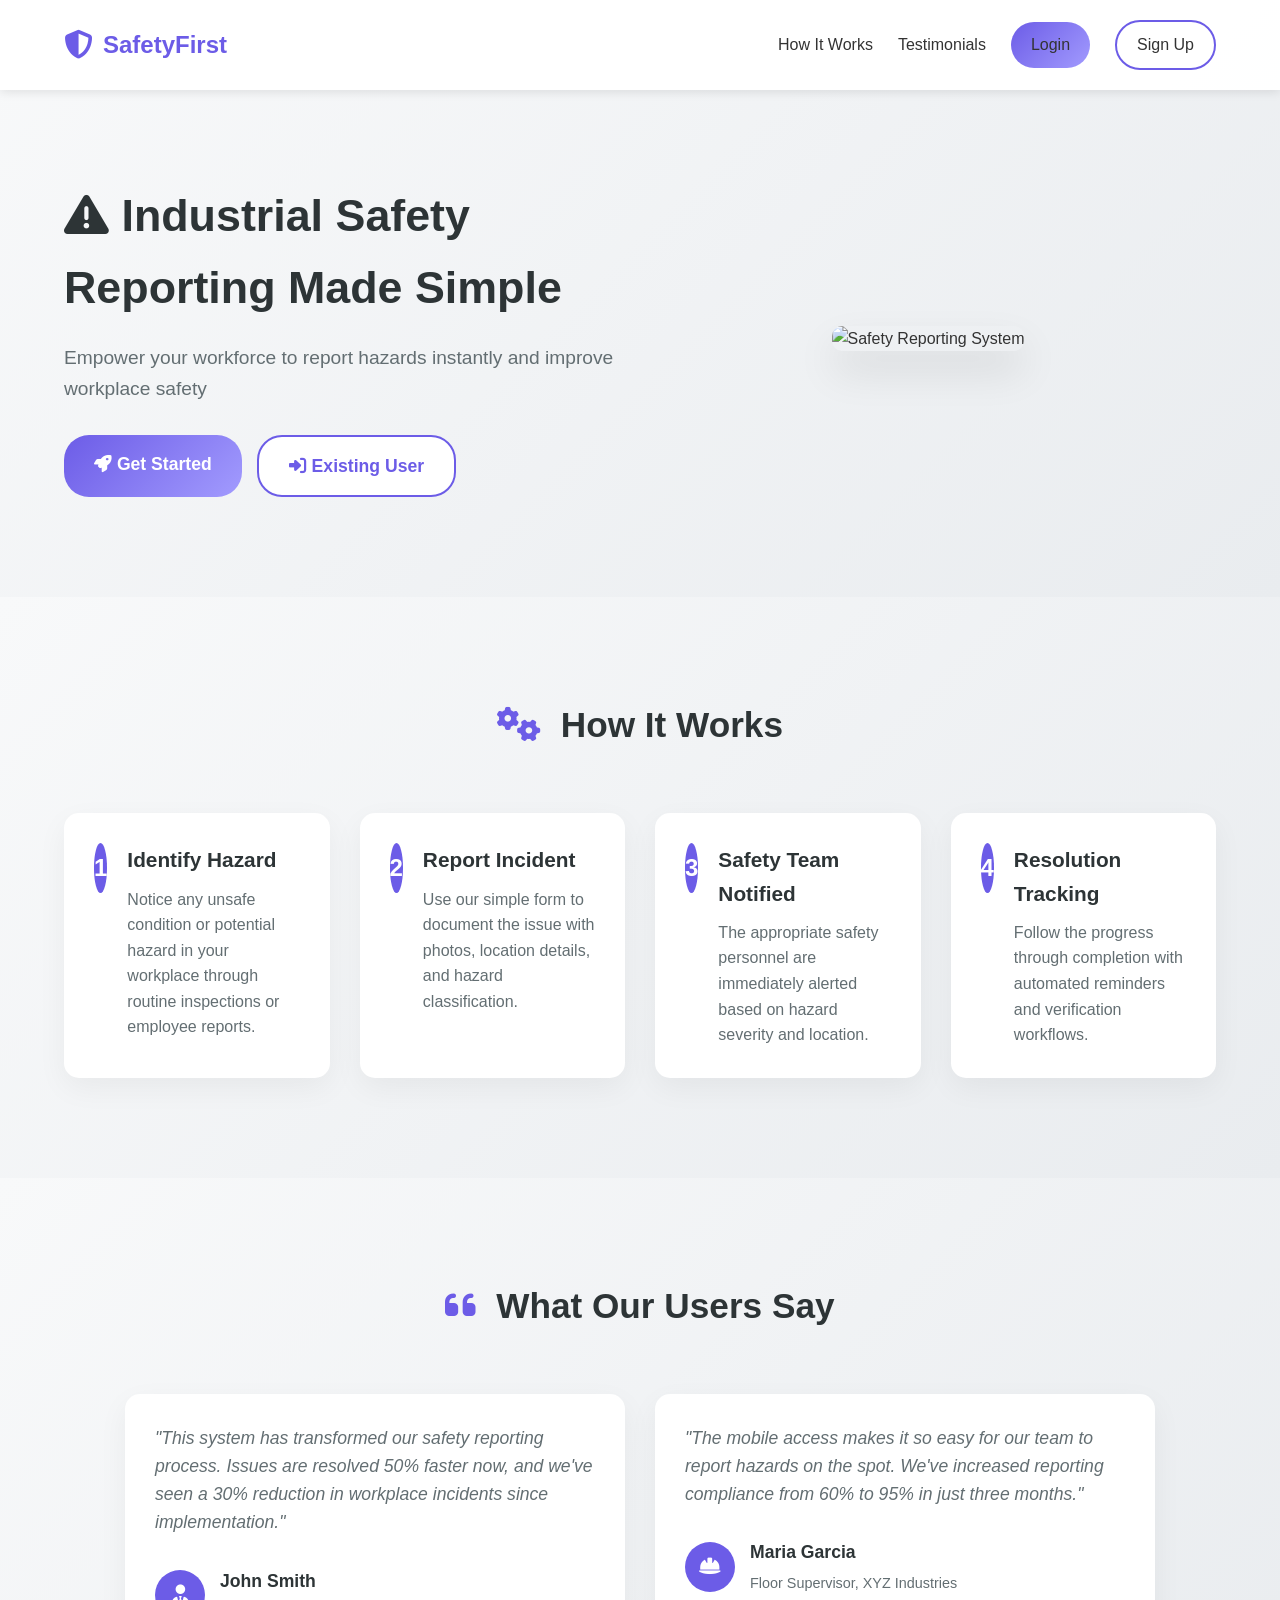
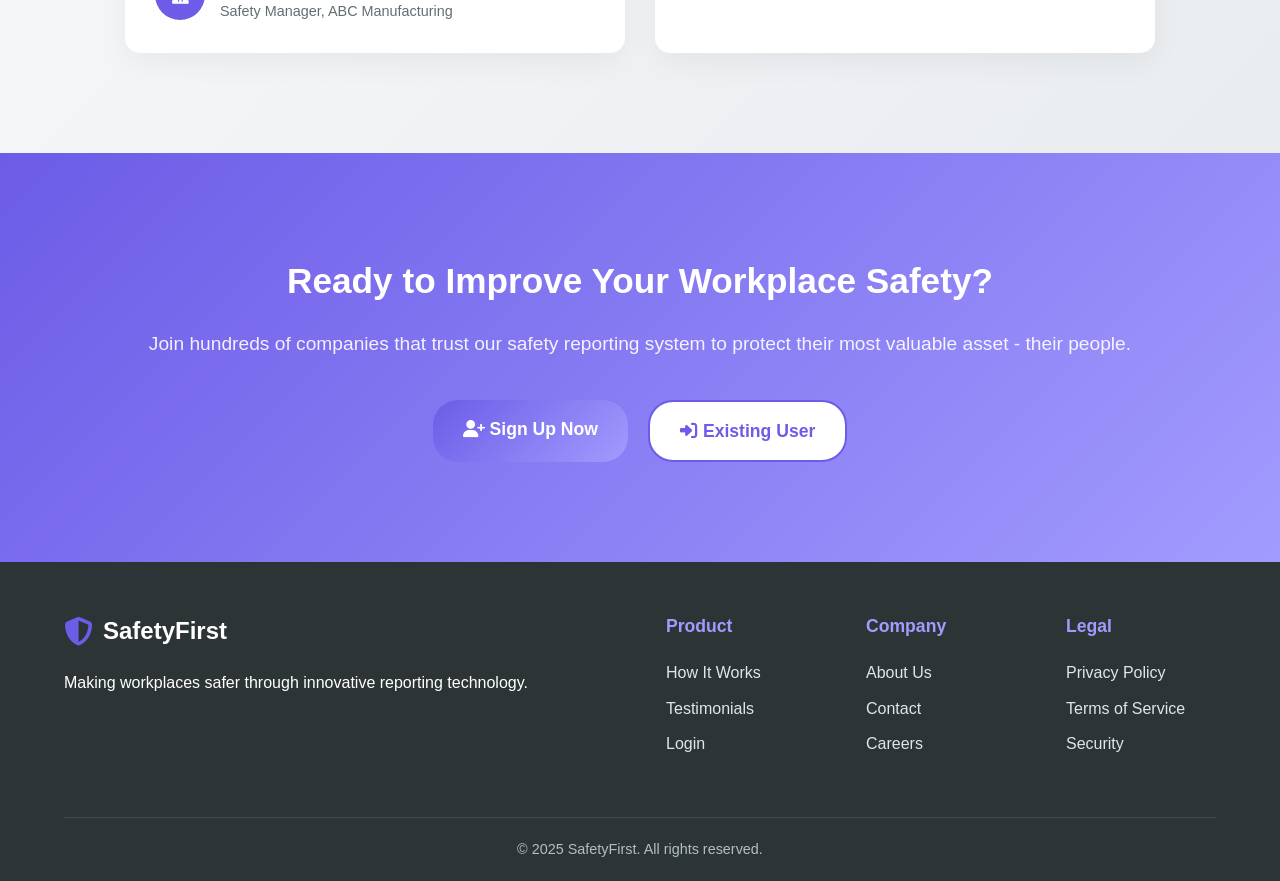
==== Reporting System/landingpage.html @ 5dc952b7 "feat: add responsive landing page for SafetyFirst with hero section, how-it-works, testimonials, and" ====
<!DOCTYPE html>
<html lang="en">
<head>
    <meta charset="UTF-8">
    <meta name="viewport" content="width=device-width, initial-scale=1.0">
    <title>SafetyFirst - Industrial Safety Reporting System</title>
    <link rel="stylesheet" href="https://cdnjs.cloudflare.com/ajax/libs/font-awesome/6.4.0/css/all.min.css">
    <style>
        * {
            margin: 0;
            padding: 0;
            box-sizing: border-box;
        }

        body {
            font-family: 'Segoe UI', Tahoma, Geneva, Verdana, sans-serif;
            background: linear-gradient(135deg, #667eea 0%, #764ba2 100%);
            min-height: 100vh;
            color: #333;
            line-height: 1.6;
        }

        /* Landing Page Styles */
        .landing-container {
            max-width: 100%;
            overflow-x: hidden;
        }

        .landing-nav {
            display: flex;
            justify-content: space-between;
            align-items: center;
            padding: 20px 5%;
            background: rgba(255, 255, 255, 0.95);
            box-shadow: 0 2px 10px rgba(0, 0, 0, 0.1);
            position: fixed;
            width: 100%;
            top: 0;
            z-index: 1000;
        }

        .logo {
            display: flex;
            align-items: center;
            font-size: 1.5rem;
            font-weight: bold;
            color: #6c5ce7;
            text-decoration: none;
        }

        .logo i {
            margin-right: 10px;
            font-size: 1.8rem;
        }

        .nav-links {
            display: flex;
            align-items: center;
            gap: 25px;
        }

        .nav-links a {
            text-decoration: none;
            color: #333;
            font-weight: 500;
            transition: color 0.3s;
        }

        .nav-links a:hover {
            color: #6c5ce7;
        }

        .btn {
            padding: 10px 20px;
            border-radius: 25px;
            text-decoration: none;
            transition: all 0.3s;
            font-weight: 600;
        }

        .btn-primary {
            background: linear-gradient(135deg, #6c5ce7, #a29bfe);
            color: white;
        }

        .btn-primary:hover {
            transform: translateY(-2px);
            box-shadow: 0 5px 15px rgba(108, 92, 231, 0.3);
        }

        .btn-secondary {
            background: white;
            color: #6c5ce7;
            border: 2px solid #6c5ce7;
        }

        .btn-secondary:hover {
            background: #f8f9fa;
            transform: translateY(-2px);
        }

        .hero {
            display: flex;
            align-items: center;
            justify-content: space-between;
            padding: 180px 5% 100px;
            background: linear-gradient(135deg, #f8f9fa 0%, #e9ecef 100%);
        }

        .hero-content {
            flex: 1;
            max-width: 600px;
        }

        .hero-content h1 {
            font-size: 2.8rem;
            margin-bottom: 20px;
            color: #2d3436;
        }

        .hero-content p {
            font-size: 1.2rem;
            color: #636e72;
            margin-bottom: 30px;
        }

        .hero-image {
            flex: 1;
            text-align: center;
        }

        .hero-image img {
            max-width: 100%;
            border-radius: 10px;
            box-shadow: 0 20px 40px rgba(0, 0, 0, 0.1);
        }

        .hero-buttons {
            display: flex;
            gap: 15px;
        }

        .btn-large {
            padding: 15px 30px !important;
            font-size: 1.1rem !important;
        }

        .how-it-works {
            padding: 100px 5%;
            background: linear-gradient(135deg, #f8f9fa 0%, #e9ecef 100%);
            text-align: center;
        }

        .section-title {
            font-size: 2.2rem;
            margin-bottom: 60px;
            color: #2d3436;
        }

        .section-title i {
            margin-right: 10px;
            color: #6c5ce7;
        }

        .steps {
            display: flex;
            flex-wrap: wrap;
            justify-content: center;
            gap: 30px;
            max-width: 1200px;
            margin: 0 auto;
        }

        .step {
            flex: 1;
            min-width: 250px;
            max-width: 300px;
            display: flex;
            align-items: flex-start;
            gap: 20px;
            text-align: left;
            background: white;
            padding: 30px;
            border-radius: 15px;
            box-shadow: 0 10px 30px rgba(0, 0, 0, 0.05);
        }

        .step-number {
            width: 50px;
            height: 50px;
            background: #6c5ce7;
            color: white;
            border-radius: 50%;
            display: flex;
            align-items: center;
            justify-content: center;
            font-size: 1.5rem;
            font-weight: bold;
        }

        .step-content h3 {
            font-size: 1.3rem;
            margin-bottom: 10px;
            color: #2d3436;
        }

        .step-content p {
            color: #636e72;
            line-height: 1.6;
        }

        .testimonials {
            padding: 100px 5%;
            background: linear-gradient(135deg, #f8f9fa 0%, #e9ecef 100%);
            text-align: center;
        }

        .testimonial-cards {
            display: flex;
            flex-wrap: wrap;
            justify-content: center;
            gap: 30px;
            max-width: 1200px;
            margin: 0 auto;
        }

        .testimonial-card {
            flex: 1;
            min-width: 300px;
            max-width: 500px;
            background: white;
            padding: 30px;
            border-radius: 15px;
            box-shadow: 0 10px 30px rgba(0, 0, 0, 0.05);
            text-align: left;
        }

        .testimonial-content {
            margin-bottom: 30px;
            font-size: 1.1rem;
            color: #636e72;
            font-style: italic;
            line-height: 1.6;
        }

        .testimonial-author {
            display: flex;
            align-items: center;
            gap: 15px;
        }

        .author-avatar {
            width: 50px;
            height: 50px;
            background: #6c5ce7;
            color: white;
            border-radius: 50%;
            display: flex;
            align-items: center;
            justify-content: center;
            font-size: 1.2rem;
        }

        .author-info h4 {
            font-size: 1.1rem;
            color: #2d3436;
            margin-bottom: 5px;
        }

        .author-info p {
            font-size: 0.9rem;
            color: #636e72;
        }

        .cta-section {
            padding: 100px 5%;
            background: linear-gradient(135deg, #6c5ce7 0%, #a29bfe 100%);
            text-align: center;
            color: white;
        }

        .cta-content h2 {
            font-size: 2.2rem;
            margin-bottom: 20px;
        }

        .cta-content p {
            font-size: 1.2rem;
            margin-bottom: 40px;
            opacity: 0.9;
        }

        .cta-buttons {
            display: flex;
            justify-content: center;
            gap: 20px;
        }

        .landing-footer {
            background: #2d3436;
            color: white;
            padding: 50px 5% 20px;
        }

        .footer-content {
            display: flex;
            flex-wrap: wrap;
            justify-content: space-between;
            max-width: 1200px;
            margin: 0 auto;
            padding-bottom: 50px;
        }

        .footer-logo {
            display: flex;
            align-items: center;
            font-size: 1.5rem;
            font-weight: bold;
            margin-bottom: 20px;
        }

        .footer-logo i {
            margin-right: 10px;
            font-size: 1.8rem;
            color: #6c5ce7;
        }

        .footer-links {
            display: flex;
            flex-wrap: wrap;
            gap: 50px;
        }

        .link-group {
            min-width: 150px;
        }

        .link-group h4 {
            font-size: 1.1rem;
            margin-bottom: 20px;
            color: #a29bfe;
        }

        .link-group a {
            display: block;
            color: #dfe6e9;
            text-decoration: none;
            margin-bottom: 10px;
            transition: color 0.3s;
        }

        .link-group a:hover {
            color: #6c5ce7;
        }

        .footer-copyright {
            text-align: center;
            padding-top: 20px;
            border-top: 1px solid rgba(255, 255, 255, 0.1);
            color: #b2bec3;
            font-size: 0.9rem;
        }

        /* Animation */
        @keyframes fadeInUp {
            from {
                opacity: 0;
                transform: translateY(30px);
            }
            to {
                opacity: 1;
                transform: translateY(0);
            }
        }

        .fade-in {
            animation: fadeInUp 1s ease;
        }

        /* Responsive Design */
        @media (max-width: 768px) {
            .hero {
                flex-direction: column;
                padding: 120px 5% 60px;
            }
            
            .hero-content {
                margin-bottom: 50px;
                text-align: center;
            }
            
            .hero-buttons {
                justify-content: center;
            }
            
            .nav-links {
                display: none;
            }
            
            .steps, .cta-buttons {
                flex-direction: column;
            }
            
            .step {
                max-width: 100%;
            }
        }
    </style>
</head>
<body>
    <!-- Landing Page -->
    <div class="landing-container">
        <nav class="landing-nav">
            <a href="#" class="logo">
                <i class="fas fa-shield-alt"></i>
                <span>SafetyFirst</span>
            </a>
            <div class="nav-links">
                <a href="#how-it-works">How It Works</a>
                <a href="#testimonials">Testimonials</a>
                <a href="login.html" class="btn btn-primary">Login</a>
                <a href="signup.html" class="btn btn-secondary">Sign Up</a>
            </div>
        </nav>

        <header class="hero">
            <div class="hero-content">
                <h1 class="fade-in"><i class="fas fa-exclamation-triangle"></i> Industrial Safety Reporting Made Simple</h1>
                <p class="fade-in">Empower your workforce to report hazards instantly and improve workplace safety</p>
                <div class="hero-buttons fade-in">
                    <a href="signup.html" class="btn btn-primary btn-large"><i class="fas fa-rocket"></i> Get Started</a>
                    <a href="login.html" class="btn btn-secondary btn-large"><i class="fas fa-sign-in-alt"></i> Existing User</a>
                </div>
            </div>
            <div class="hero-image fade-in">
                <img src="https://images.unsplash.com/photo-1581093196270-1a1b6af15dbd?ixlib=rb-4.0.3&ixid=M3wxMjA3fDB8MHxwaG90by1wYWdlfHx8fGVufDB8fHx8fA%3D%3D&auto=format&fit=crop&w=1470&q=80" alt="Safety Reporting System">
            </div>
        </header>

        <section id="how-it-works" class="how-it-works">
            <h2 class="section-title"><i class="fas fa-cogs"></i> How It Works</h2>
            <div class="steps">
                <div class="step fade-in">
                    <div class="step-number">1</div>
                    <div class="step-content">
                        <h3>Identify Hazard</h3>
                        <p>Notice any unsafe condition or potential hazard in your workplace through routine inspections or employee reports.</p>
                    </div>
                </div>
                <div class="step fade-in">
                    <div class="step-number">2</div>
                    <div class="step-content">
                        <h3>Report Incident</h3>
                        <p>Use our simple form to document the issue with photos, location details, and hazard classification.</p>
                    </div>
                </div>
                <div class="step fade-in">
                    <div class="step-number">3</div>
                    <div class="step-content">
                        <h3>Safety Team Notified</h3>
                        <p>The appropriate safety personnel are immediately alerted based on hazard severity and location.</p>
                    </div>
                </div>
                <div class="step fade-in">
                    <div class="step-number">4</div>
                    <div class="step-content">
                        <h3>Resolution Tracking</h3>
                        <p>Follow the progress through completion with automated reminders and verification workflows.</p>
                    </div>
                </div>
            </div>
        </section>

        <section id="testimonials" class="testimonials">
            <h2 class="section-title"><i class="fas fa-quote-left"></i> What Our Users Say</h2>
            <div class="testimonial-cards">
                <div class="testimonial-card fade-in">
                    <div class="testimonial-content">
                        <p>"This system has transformed our safety reporting process. Issues are resolved 50% faster now, and we've seen a 30% reduction in workplace incidents since implementation."</p>
                    </div>
                    <div class="testimonial-author">
                        <div class="author-avatar">
                            <i class="fas fa-user-tie"></i>
                        </div>
                        <div class="author-info">
                            <h4>John Smith</h4>
                            <p>Safety Manager, ABC Manufacturing</p>
                        </div>
                    </div>
                </div>
                <div class="testimonial-card fade-in">
                    <div class="testimonial-content">
                        <p>"The mobile access makes it so easy for our team to report hazards on the spot. We've increased reporting compliance from 60% to 95% in just three months."</p>
                    </div>
                    <div class="testimonial-author">
                        <div class="author-avatar">
                            <i class="fas fa-hard-hat"></i>
                        </div>
                        <div class="author-info">
                            <h4>Maria Garcia</h4>
                            <p>Floor Supervisor, XYZ Industries</p>
                        </div>
                    </div>
                </div>
            </div>
        </section>

        <section class="cta-section">
            <div class="cta-content fade-in">
                <h2>Ready to Improve Your Workplace Safety?</h2>
                <p>Join hundreds of companies that trust our safety reporting system to protect their most valuable asset - their people.</p>
                <div class="cta-buttons">
                    <a href="signup.html" class="btn btn-primary btn-large"><i class="fas fa-user-plus"></i> Sign Up Now</a>
                    <a href="login.html" class="btn btn-secondary btn-large"><i class="fas fa-sign-in-alt"></i> Existing User</a>
                </div>
            </div>
        </section>

        <footer class="landing-footer">
            <div class="footer-content">
                <div>
                    <div class="footer-logo">
                        <i class="fas fa-shield-alt"></i>
                        <span>SafetyFirst</span>
                    </div>
                    <p>Making workplaces safer through innovative reporting technology.</p>
                </div>
                <div class="footer-links">
                    <div class="link-group">
                        <h4>Product</h4>
                        <a href="#how-it-works">How It Works</a>
                        <a href="#testimonials">Testimonials</a>
                        <a href="login.html">Login</a>
                    </div>
                    <div class="link-group">
                        <h4>Company</h4>
                        <a href="#">About Us</a>
                        <a href="#">Contact</a>
                        <a href="#">Careers</a>
                    </div>
                    <div class="link-group">
                        <h4>Legal</h4>
                        <a href="#">Privacy Policy</a>
                        <a href="#">Terms of Service</a>
                        <a href="#">Security</a>
                    </div>
                </div>
            </div>
            <div class="footer-copyright">
                <p>&copy; 2025 SafetyFirst. All rights reserved.</p>
            </div>
        </footer>
    </div>

    <script>
        // Smooth scrolling for navigation
        document.querySelectorAll('a[href^="#"]').forEach(anchor => {
            anchor.addEventListener('click', function (e) {
                e.preventDefault();
                
                const targetId = this.getAttribute('href');
                if (targetId === '#') return;
                
                const targetElement = document.querySelector(targetId);
                if (targetElement) {
                    targetElement.scrollIntoView({
                        behavior: 'smooth'
                    });
                }
            });
        });

        // Animation on scroll
        const fadeElements = document.querySelectorAll('.fade-in');
        
        const observer = new IntersectionObserver((entries) => {
            entries.forEach(entry => {
                if (entry.isIntersecting) {
                    entry.target.style.opacity = 1;
                    entry.target.style.transform = 'translateY(0)';
                }
            });
        }, { threshold: 0.1 });

        fadeElements.forEach(element => {
            element.style.opacity = 0;
            element.style.transform = 'translateY(30px)';
            element.style.transition = 'opacity 0.6s ease, transform 0.6s ease';
            observer.observe(element);
        });
    </script>
</body>
</html>
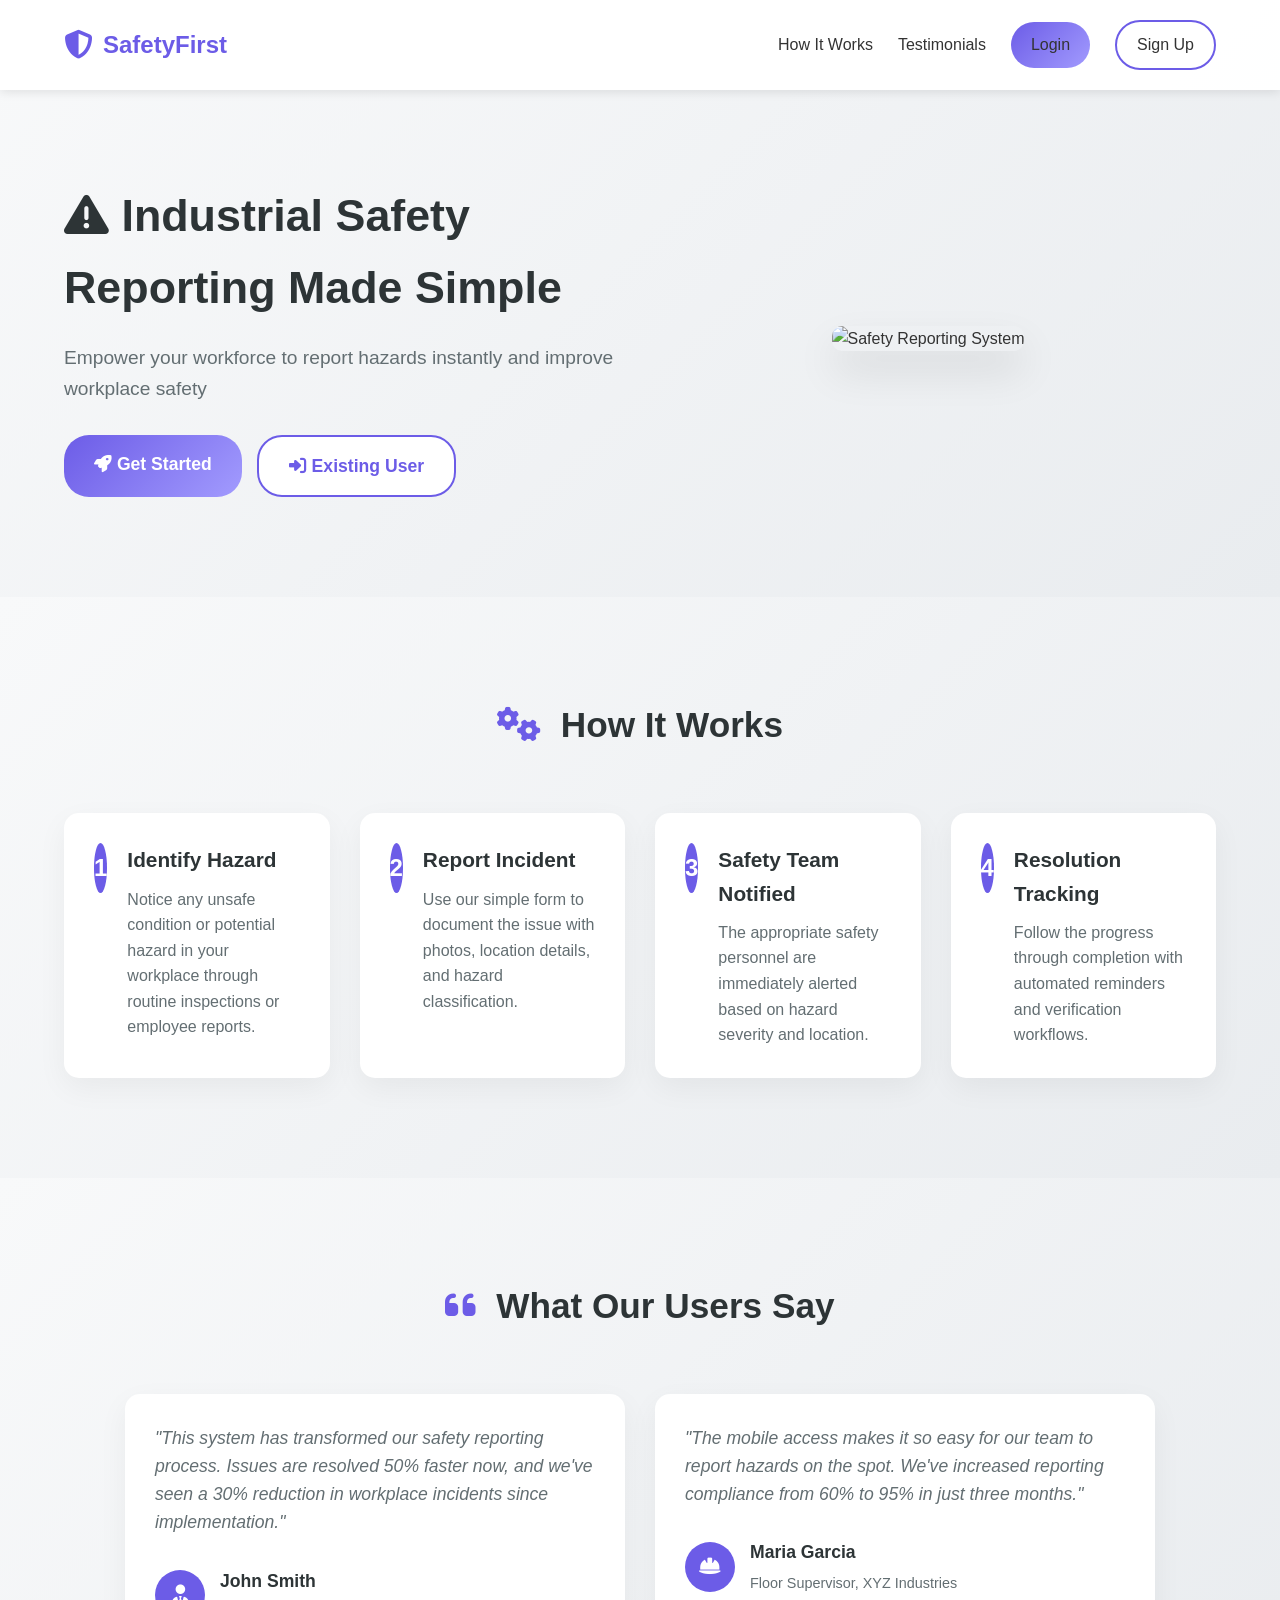
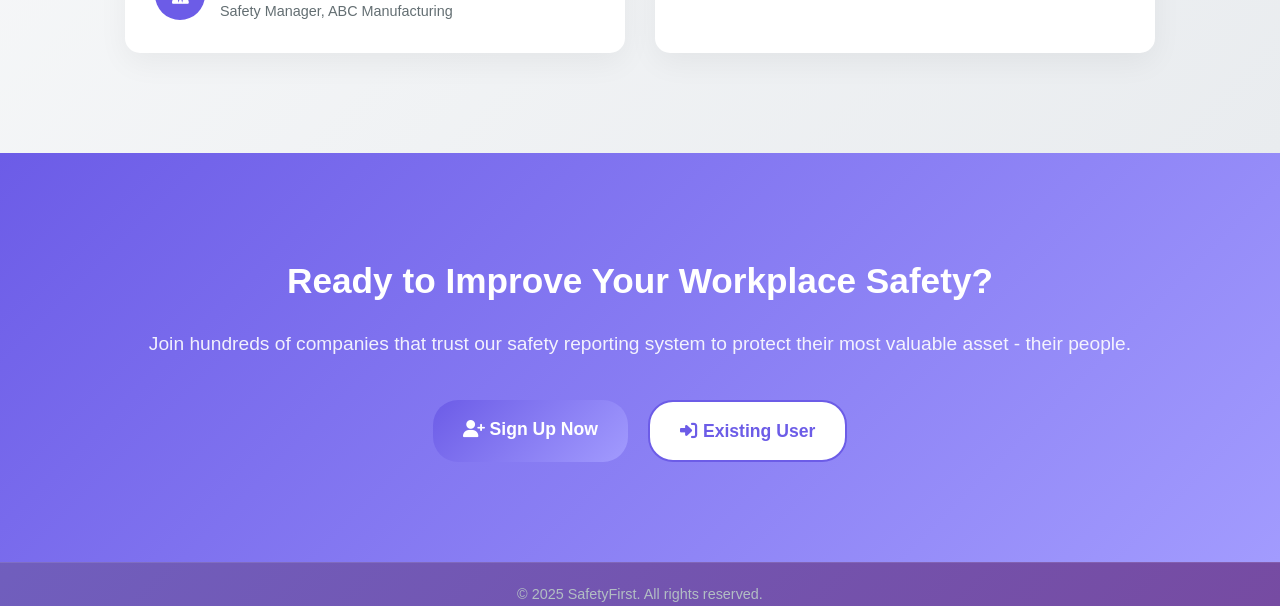
==== commit e735b0c4: "update: removing the landing footer" ====
--- a/Reporting System/landingpage.html
+++ b/Reporting System/landingpage.html
@@ -516,36 +516,7 @@
             </div>
         </section>
 
-        <footer class="landing-footer">
-            <div class="footer-content">
-                <div>
-                    <div class="footer-logo">
-                        <i class="fas fa-shield-alt"></i>
-                        <span>SafetyFirst</span>
-                    </div>
-                    <p>Making workplaces safer through innovative reporting technology.</p>
-                </div>
-                <div class="footer-links">
-                    <div class="link-group">
-                        <h4>Product</h4>
-                        <a href="#how-it-works">How It Works</a>
-                        <a href="#testimonials">Testimonials</a>
-                        <a href="login.html">Login</a>
-                    </div>
-                    <div class="link-group">
-                        <h4>Company</h4>
-                        <a href="#">About Us</a>
-                        <a href="#">Contact</a>
-                        <a href="#">Careers</a>
-                    </div>
-                    <div class="link-group">
-                        <h4>Legal</h4>
-                        <a href="#">Privacy Policy</a>
-                        <a href="#">Terms of Service</a>
-                        <a href="#">Security</a>
-                    </div>
-                </div>
-            </div>
+    
             <div class="footer-copyright">
                 <p>&copy; 2025 SafetyFirst. All rights reserved.</p>
             </div>
